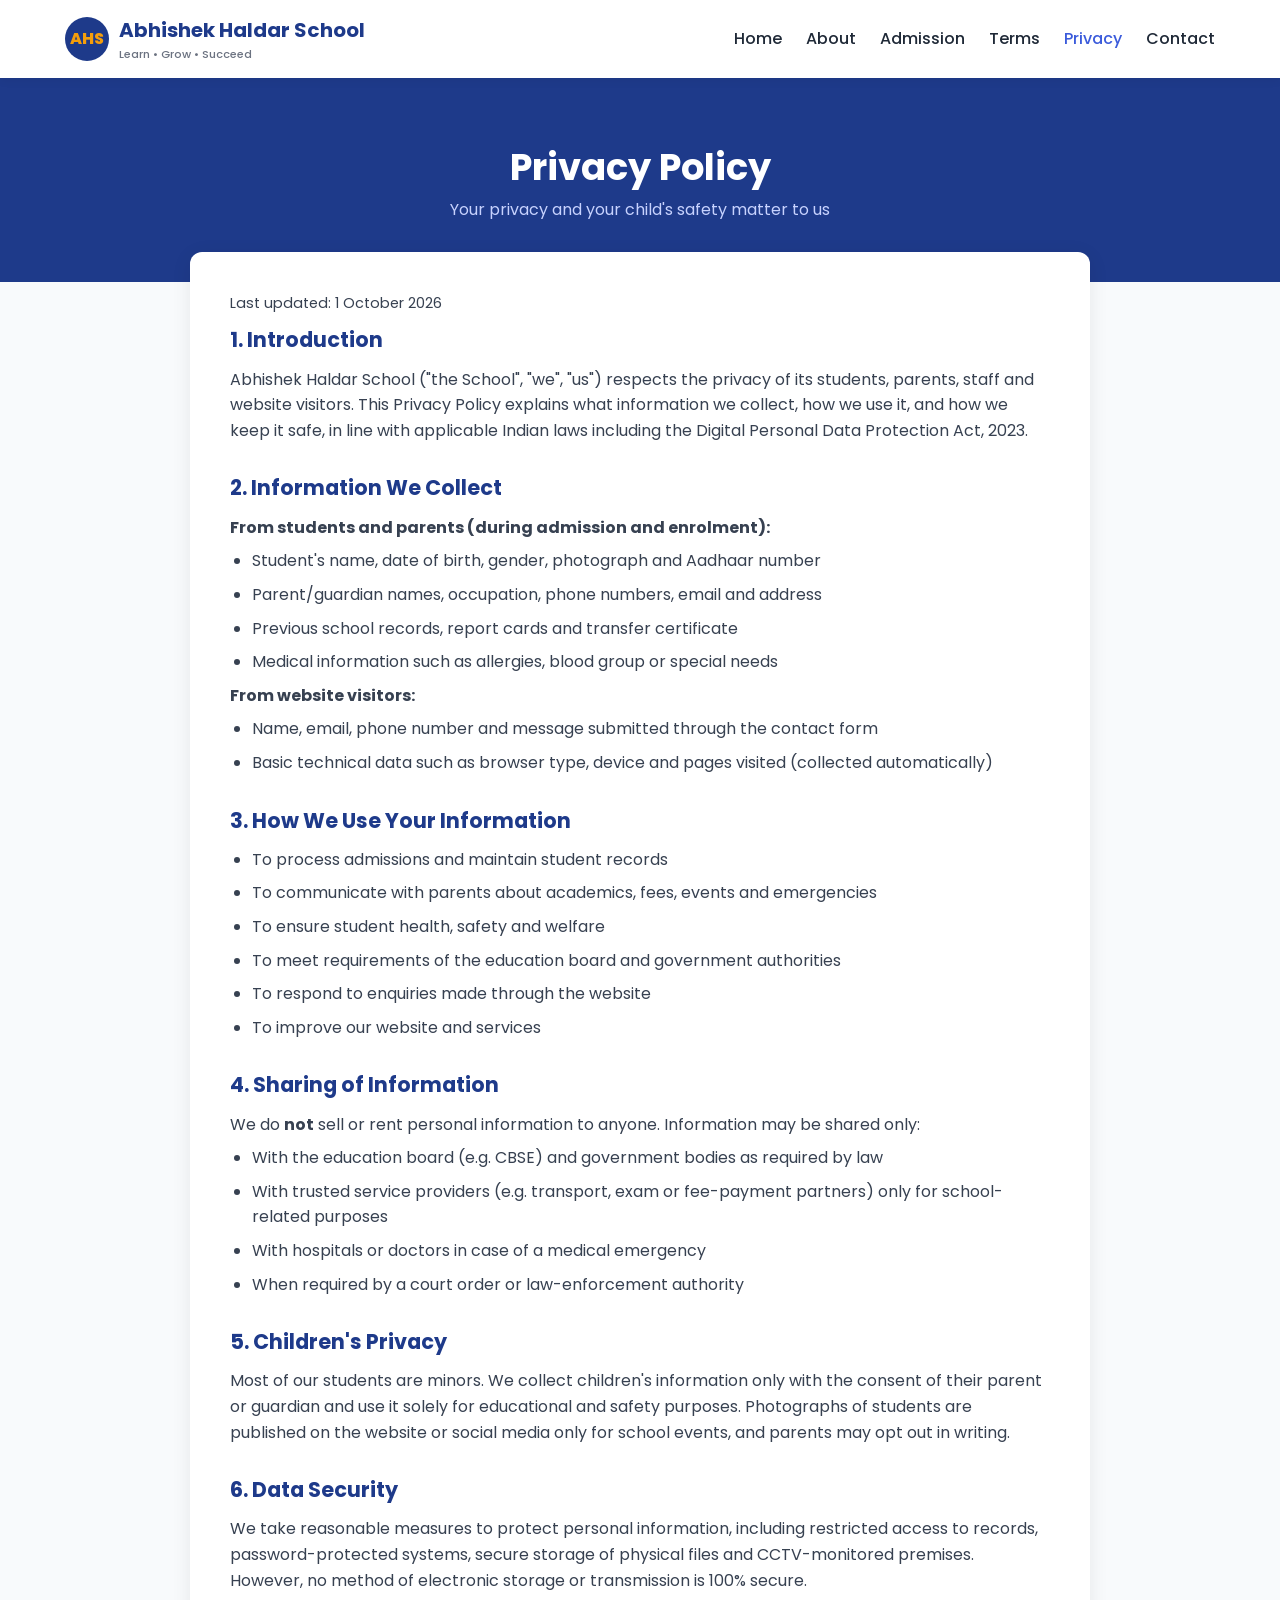
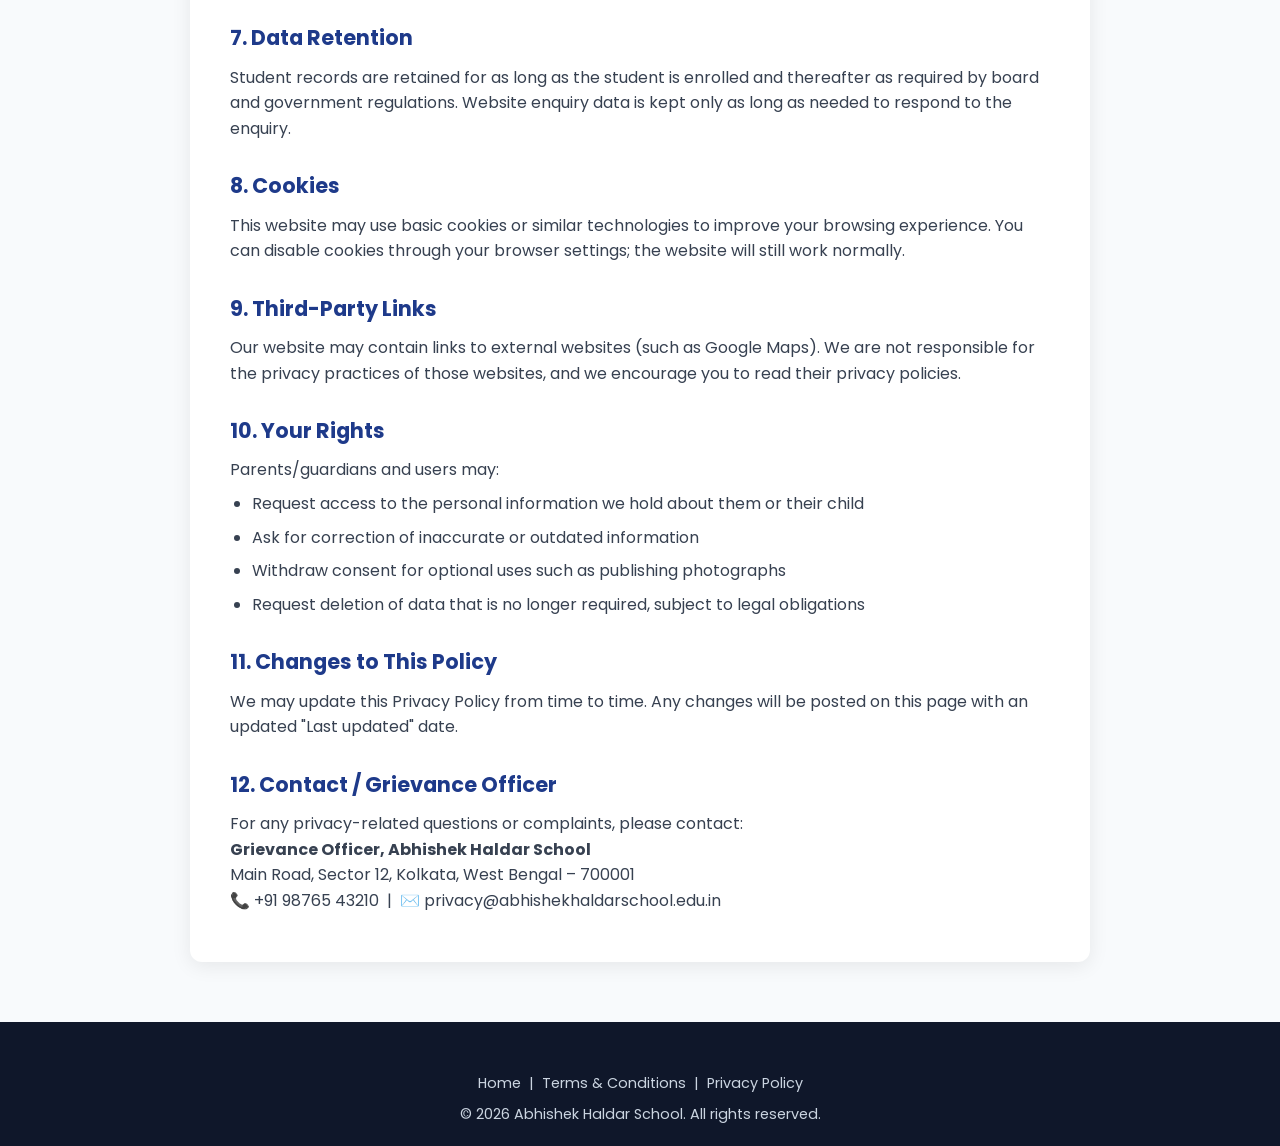
==== privacy.html @ 95cd35b5 "Add Abhishek Haldar School website with terms and privacy pages Co-Authored-By: Claude Opus 5.5 <nor" ====
<!DOCTYPE html>
<html lang="en">
<head>
  <meta charset="UTF-8" />
  <meta name="viewport" content="width=device-width, initial-scale=1.0" />
  <title>Privacy Policy | Abhishek Haldar School</title>
  <meta name="description" content="Privacy Policy of Abhishek Haldar School - how we collect, use and protect personal information of students and parents." />
  <link rel="preconnect" href="https://fonts.googleapis.com" />
  <link href="https://fonts.googleapis.com/css2?family=Poppins:wght@400;500;600;700;800&display=swap" rel="stylesheet" />
  <link rel="stylesheet" href="style.css" />
</head>
<body>

  <header>
    <div class="container nav">
      <a href="index.html" class="logo">
        <div class="logo-badge">AHS</div>
        <div>Abhishek Haldar School<small>Learn • Grow • Succeed</small></div>
      </a>
      <button class="menu-toggle" aria-label="Open menu">☰</button>
      <ul class="nav-links">
        <li><a href="index.html">Home</a></li>
        <li><a href="index.html#about">About</a></li>
        <li><a href="index.html#admission">Admission</a></li>
        <li><a href="terms.html">Terms</a></li>
        <li><a href="privacy.html" class="active">Privacy</a></li>
        <li><a href="index.html#contact">Contact</a></li>
      </ul>
    </div>
  </header>

  <div class="page-banner">
    <h1>Privacy Policy</h1>
    <p>Your privacy and your child's safety matter to us</p>
  </div>

  <div class="container">
    <article class="legal">
      <p class="updated">Last updated: 1 October 2026</p>

      <h2>1. Introduction</h2>
      <p>Abhishek Haldar School ("the School", "we", "us") respects the privacy of its students, parents, staff and website visitors. This Privacy Policy explains what information we collect, how we use it, and how we keep it safe, in line with applicable Indian laws including the Digital Personal Data Protection Act, 2023.</p>

      <h2>2. Information We Collect</h2>
      <p><strong>From students and parents (during admission and enrolment):</strong></p>
      <ul>
        <li>Student's name, date of birth, gender, photograph and Aadhaar number</li>
        <li>Parent/guardian names, occupation, phone numbers, email and address</li>
        <li>Previous school records, report cards and transfer certificate</li>
        <li>Medical information such as allergies, blood group or special needs</li>
      </ul>
      <p><strong>From website visitors:</strong></p>
      <ul>
        <li>Name, email, phone number and message submitted through the contact form</li>
        <li>Basic technical data such as browser type, device and pages visited (collected automatically)</li>
      </ul>

      <h2>3. How We Use Your Information</h2>
      <ul>
        <li>To process admissions and maintain student records</li>
        <li>To communicate with parents about academics, fees, events and emergencies</li>
        <li>To ensure student health, safety and welfare</li>
        <li>To meet requirements of the education board and government authorities</li>
        <li>To respond to enquiries made through the website</li>
        <li>To improve our website and services</li>
      </ul>

      <h2>4. Sharing of Information</h2>
      <p>We do <strong>not</strong> sell or rent personal information to anyone. Information may be shared only:</p>
      <ul>
        <li>With the education board (e.g. CBSE) and government bodies as required by law</li>
        <li>With trusted service providers (e.g. transport, exam or fee-payment partners) only for school-related purposes</li>
        <li>With hospitals or doctors in case of a medical emergency</li>
        <li>When required by a court order or law-enforcement authority</li>
      </ul>

      <h2>5. Children's Privacy</h2>
      <p>Most of our students are minors. We collect children's information only with the consent of their parent or guardian and use it solely for educational and safety purposes. Photographs of students are published on the website or social media only for school events, and parents may opt out in writing.</p>

      <h2>6. Data Security</h2>
      <p>We take reasonable measures to protect personal information, including restricted access to records, password-protected systems, secure storage of physical files and CCTV-monitored premises. However, no method of electronic storage or transmission is 100% secure.</p>

      <h2>7. Data Retention</h2>
      <p>Student records are retained for as long as the student is enrolled and thereafter as required by board and government regulations. Website enquiry data is kept only as long as needed to respond to the enquiry.</p>

      <h2>8. Cookies</h2>
      <p>This website may use basic cookies or similar technologies to improve your browsing experience. You can disable cookies through your browser settings; the website will still work normally.</p>

      <h2>9. Third-Party Links</h2>
      <p>Our website may contain links to external websites (such as Google Maps). We are not responsible for the privacy practices of those websites, and we encourage you to read their privacy policies.</p>

      <h2>10. Your Rights</h2>
      <p>Parents/guardians and users may:</p>
      <ul>
        <li>Request access to the personal information we hold about them or their child</li>
        <li>Ask for correction of inaccurate or outdated information</li>
        <li>Withdraw consent for optional uses such as publishing photographs</li>
        <li>Request deletion of data that is no longer required, subject to legal obligations</li>
      </ul>

      <h2>11. Changes to This Policy</h2>
      <p>We may update this Privacy Policy from time to time. Any changes will be posted on this page with an updated "Last updated" date.</p>

      <h2>12. Contact / Grievance Officer</h2>
      <p>For any privacy-related questions or complaints, please contact:<br />
        <strong>Grievance Officer, Abhishek Haldar School</strong><br />
        Main Road, Sector 12, Kolkata, West Bengal – 700001<br />
        📞 +91 98765 43210 &nbsp;|&nbsp; ✉️ privacy@abhishekhaldarschool.edu.in</p>
    </article>
  </div>

  <footer>
    <div class="container footer-bottom" style="border:none;margin-top:0;padding-top:0;">
      <p><a href="index.html">Home</a> &nbsp;|&nbsp; <a href="terms.html">Terms &amp; Conditions</a> &nbsp;|&nbsp; <a href="privacy.html">Privacy Policy</a></p>
      <p style="margin-top:8px;">© <span class="year"></span> Abhishek Haldar School. All rights reserved.</p>
    </div>
  </footer>

  <button id="backToTop" aria-label="Back to top">↑</button>
  <script src="script.js"></script>
</body>
</html>
---- style.css ----
:root {
  --primary: #1e3a8a;
  --primary-light: #3b5bdb;
  --accent: #f59e0b;
  --text: #1f2937;
  --muted: #6b7280;
  --bg: #f8fafc;
  --white: #ffffff;
  --border: #e5e7eb;
  --radius: 12px;
  --shadow: 0 4px 20px rgba(0, 0, 0, 0.08);
}

* { margin: 0; padding: 0; box-sizing: border-box; }

html { scroll-behavior: smooth; }

body {
  font-family: "Poppins", "Segoe UI", Arial, sans-serif;
  color: var(--text);
  background: var(--bg);
  line-height: 1.6;
}

a { color: var(--primary-light); text-decoration: none; }
img { max-width: 100%; display: block; }

.container { width: 90%; max-width: 1150px; margin: 0 auto; }

/* ---------- Top bar ---------- */
.topbar {
  background: var(--primary);
  color: #dbe4ff;
  font-size: 0.85rem;
  padding: 6px 0;
}
.topbar .container { display: flex; justify-content: space-between; flex-wrap: wrap; gap: 8px; }

/* ---------- Header / Nav ---------- */
header {
  background: var(--white);
  box-shadow: 0 2px 10px rgba(0, 0, 0, 0.06);
  position: sticky;
  top: 0;
  z-index: 100;
}
.nav { display: flex; align-items: center; justify-content: space-between; padding: 14px 0; }
.logo { display: flex; align-items: center; gap: 10px; color: var(--primary); font-weight: 700; font-size: 1.25rem; }
.logo-badge {
  width: 44px; height: 44px; border-radius: 50%;
  background: var(--primary); color: var(--accent);
  display: grid; place-items: center; font-weight: 800; font-size: 1rem;
}
.logo small { display: block; font-size: 0.7rem; color: var(--muted); font-weight: 500; }

.nav-links { display: flex; gap: 24px; list-style: none; }
.nav-links a { color: var(--text); font-weight: 500; transition: color 0.2s; }
.nav-links a:hover, .nav-links a.active { color: var(--primary-light); }

.menu-toggle { display: none; background: none; border: none; font-size: 1.6rem; cursor: pointer; color: var(--primary); }

/* ---------- Hero ---------- */
.hero {
  background: linear-gradient(135deg, rgba(30, 58, 138, 0.92), rgba(59, 91, 219, 0.85)),
    url("https://images.unsplash.com/photo-1580582932707-520aed937b7b?w=1600") center/cover;
  color: var(--white);
  padding: 110px 0 90px;
  text-align: center;
}
.hero h1 { font-size: 2.8rem; margin-bottom: 12px; }
.hero p { font-size: 1.15rem; max-width: 650px; margin: 0 auto 28px; color: #e0e7ff; }

.btn {
  display: inline-block; padding: 12px 28px; border-radius: 30px;
  font-weight: 600; transition: transform 0.2s, background 0.2s; cursor: pointer; border: none; font-size: 1rem;
}
.btn-primary { background: var(--accent); color: #1f2937; }
.btn-primary:hover { transform: translateY(-2px); background: #fbbf24; }
.btn-outline { border: 2px solid var(--white); color: var(--white); margin-left: 10px; }
.btn-outline:hover { background: var(--white); color: var(--primary); }

/* ---------- Sections ---------- */
section { padding: 70px 0; }
.section-title { text-align: center; margin-bottom: 45px; }
.section-title h2 { font-size: 2rem; color: var(--primary); }
.section-title p { color: var(--muted); }
.section-title h2::after {
  content: ""; display: block; width: 60px; height: 4px;
  background: var(--accent); margin: 10px auto 0; border-radius: 2px;
}

.grid { display: grid; gap: 24px; }
.grid-2 { grid-template-columns: repeat(auto-fit, minmax(300px, 1fr)); align-items: center; }
.grid-3 { grid-template-columns: repeat(auto-fit, minmax(260px, 1fr)); }
.grid-4 { grid-template-columns: repeat(auto-fit, minmax(200px, 1fr)); }

.card {
  background: var(--white); border-radius: var(--radius); padding: 28px;
  box-shadow: var(--shadow); transition: transform 0.25s;
}
.card:hover { transform: translateY(-5px); }
.card .icon { font-size: 2.2rem; margin-bottom: 12px; }
.card h3 { color: var(--primary); margin-bottom: 8px; }
.card p { color: var(--muted); font-size: 0.95rem; }

.about-img { border-radius: var(--radius); box-shadow: var(--shadow); }
.about-text h3 { color: var(--primary); margin: 16px 0 6px; }
.about-text ul { padding-left: 20px; color: var(--muted); }

/* ---------- Stats ---------- */
.stats { background: var(--primary); color: var(--white); text-align: center; padding: 50px 0; }
.stat h3 { font-size: 2.4rem; color: var(--accent); }

/* ---------- Table ---------- */
.table-wrap { overflow-x: auto; }
table { width: 100%; border-collapse: collapse; background: var(--white); border-radius: var(--radius); overflow: hidden; box-shadow: var(--shadow); }
th, td { padding: 14px 18px; text-align: left; border-bottom: 1px solid var(--border); }
th { background: var(--primary); color: var(--white); }
tr:last-child td { border-bottom: none; }

/* ---------- Notice board ---------- */
.notice-list { list-style: none; }
.notice-list li { padding: 12px 0; border-bottom: 1px dashed var(--border); display: flex; gap: 14px; }
.notice-list li:last-child { border-bottom: none; }
.notice-date { background: var(--accent); color: #1f2937; font-weight: 700; font-size: 0.8rem; border-radius: 6px; padding: 4px 10px; white-space: nowrap; height: fit-content; }

/* ---------- Contact ---------- */
.alt-bg { background: var(--white); }
form .form-group { margin-bottom: 16px; }
form label { display: block; font-weight: 500; margin-bottom: 6px; }
form input, form textarea, form select {
  width: 100%; padding: 12px 14px; border: 1px solid var(--border);
  border-radius: 8px; font: inherit; background: var(--bg);
}
form input:focus, form textarea:focus, form select:focus { outline: 2px solid var(--primary-light); border-color: transparent; }
.form-msg { margin-top: 12px; font-weight: 500; }
.form-msg.success { color: #16a34a; }
.form-msg.error { color: #dc2626; }
.contact-info p { margin-bottom: 14px; }
.map { width: 100%; height: 260px; border: 0; border-radius: var(--radius); margin-top: 10px; }

/* ---------- Legal pages ---------- */
.page-banner { background: var(--primary); color: var(--white); padding: 60px 0; text-align: center; }
.page-banner h1 { font-size: 2.3rem; }
.page-banner p { color: #c7d2fe; }
.legal { background: var(--white); border-radius: var(--radius); box-shadow: var(--shadow); padding: 40px; margin: -30px auto 60px; position: relative; max-width: 900px; }
.legal h2 { color: var(--primary); margin: 28px 0 10px; font-size: 1.3rem; }
.legal h2:first-of-type { margin-top: 0; }
.legal p, .legal li { color: #374151; margin-bottom: 8px; }
.legal ul { padding-left: 22px; }
.updated { color: var(--muted); font-size: 0.9rem; margin-bottom: 20px; }

/* ---------- Footer ---------- */
footer { background: #0f172a; color: #cbd5e1; padding: 50px 0 20px; }
footer h4 { color: var(--white); margin-bottom: 14px; }
footer ul { list-style: none; }
footer li { margin-bottom: 8px; }
footer a { color: #cbd5e1; }
footer a:hover { color: var(--accent); }
.footer-bottom { border-top: 1px solid #1e293b; margin-top: 30px; padding-top: 18px; text-align: center; font-size: 0.9rem; }

/* ---------- Back to top ---------- */
#backToTop {
  position: fixed; right: 20px; bottom: 20px; width: 44px; height: 44px; border-radius: 50%;
  background: var(--accent); border: none; font-size: 1.2rem; cursor: pointer;
  box-shadow: var(--shadow); display: none;
}

/* ---------- Reveal animation ---------- */
.reveal { opacity: 0; transform: translateY(30px); transition: all 0.6s ease; }
.reveal.visible { opacity: 1; transform: none; }

/* ---------- Responsive ---------- */
@media (max-width: 820px) {
  .menu-toggle { display: block; }
  .nav-links {
    position: absolute; top: 100%; left: 0; right: 0; background: var(--white);
    flex-direction: column; gap: 0; display: none; box-shadow: 0 8px 16px rgba(0, 0, 0, 0.08);
  }
  .nav-links.open { display: flex; }
  .nav-links li a { display: block; padding: 14px 5%; border-top: 1px solid var(--border); }
  .hero h1 { font-size: 2rem; }
  .btn-outline { margin: 12px 0 0; }
  .legal { padding: 24px; }
}
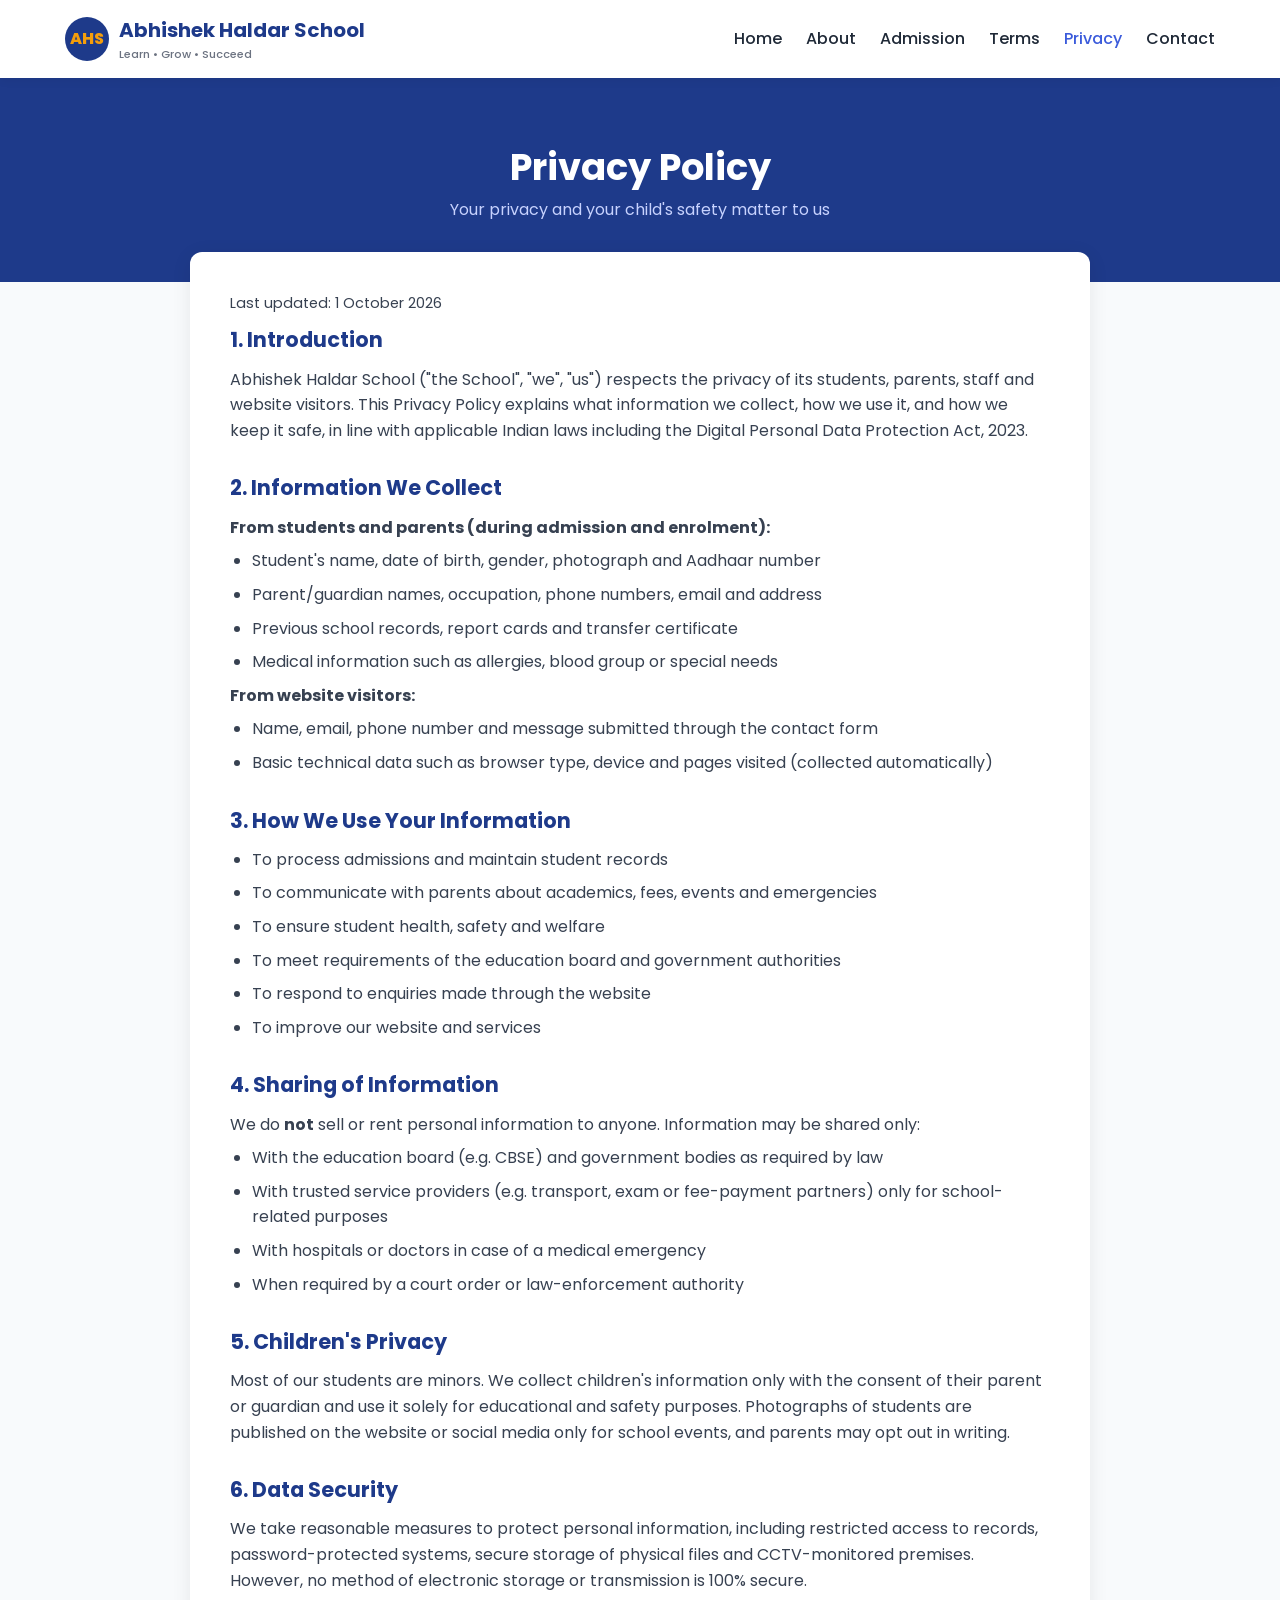
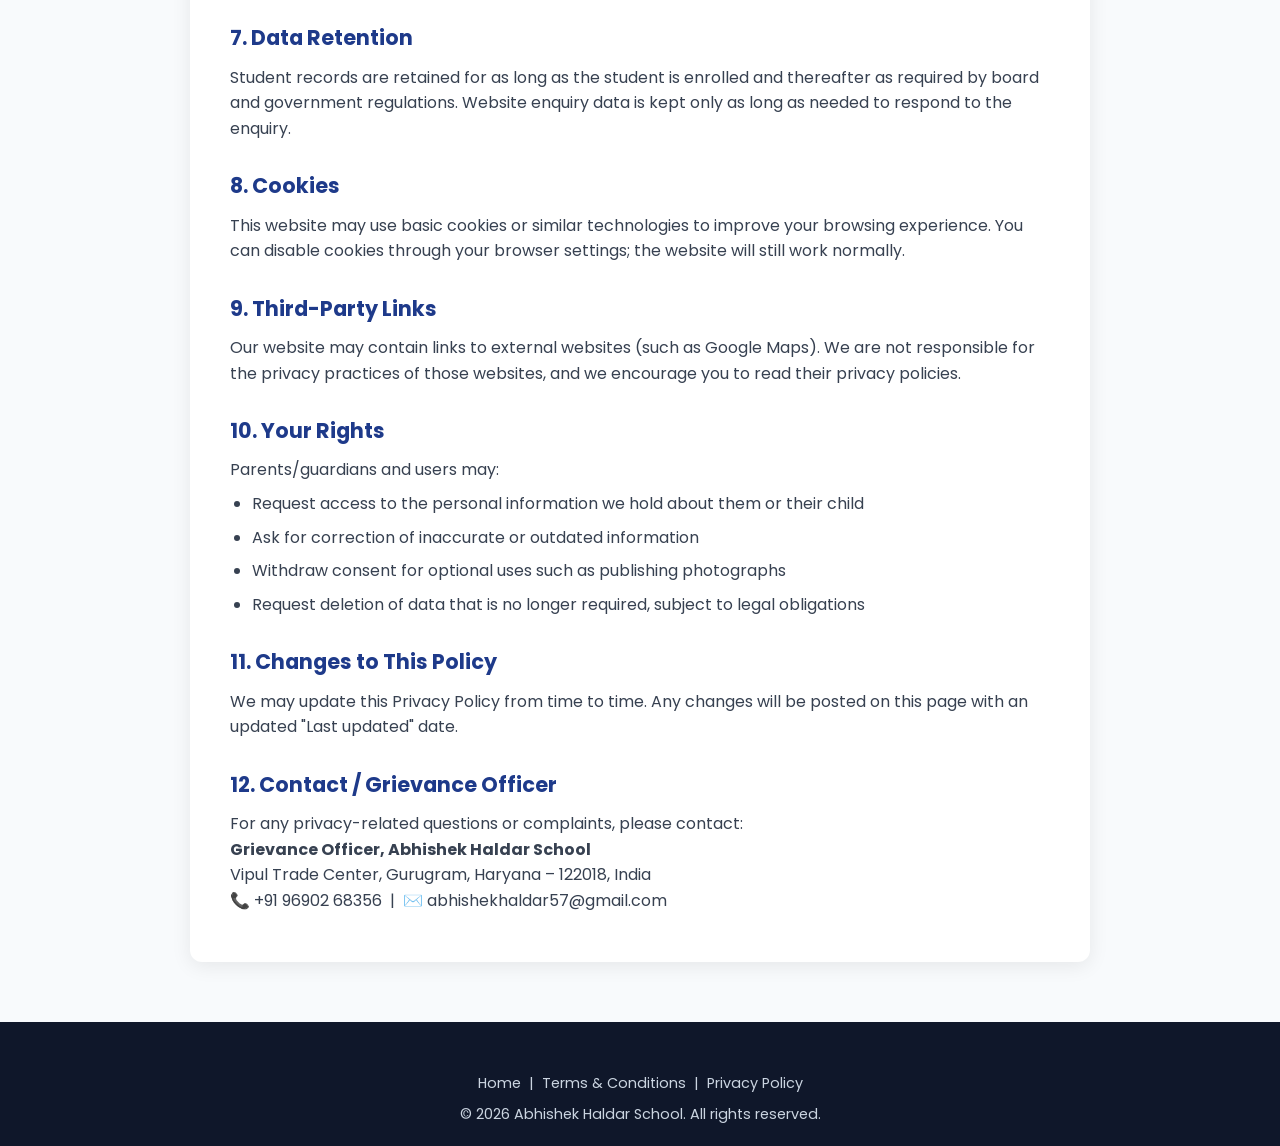
==== commit a33d1a97: "Update school contact details: phone, email and Gurugram address Co-Authored-By: Claude Opus 5.5 <no" ====
--- a/privacy.html
+++ b/privacy.html
@@ -104,8 +104,8 @@
       <h2>12. Contact / Grievance Officer</h2>
       <p>For any privacy-related questions or complaints, please contact:<br />
         <strong>Grievance Officer, Abhishek Haldar School</strong><br />
-        Main Road, Sector 12, Kolkata, West Bengal – 700001<br />
-        📞 +91 98765 43210 &nbsp;|&nbsp; ✉️ privacy@abhishekhaldarschool.edu.in</p>
+        Vipul Trade Center, Gurugram, Haryana – 122018, India<br />
+        📞 +91 96902 68356 &nbsp;|&nbsp; ✉️ abhishekhaldar57@gmail.com</p>
     </article>
   </div>
 
